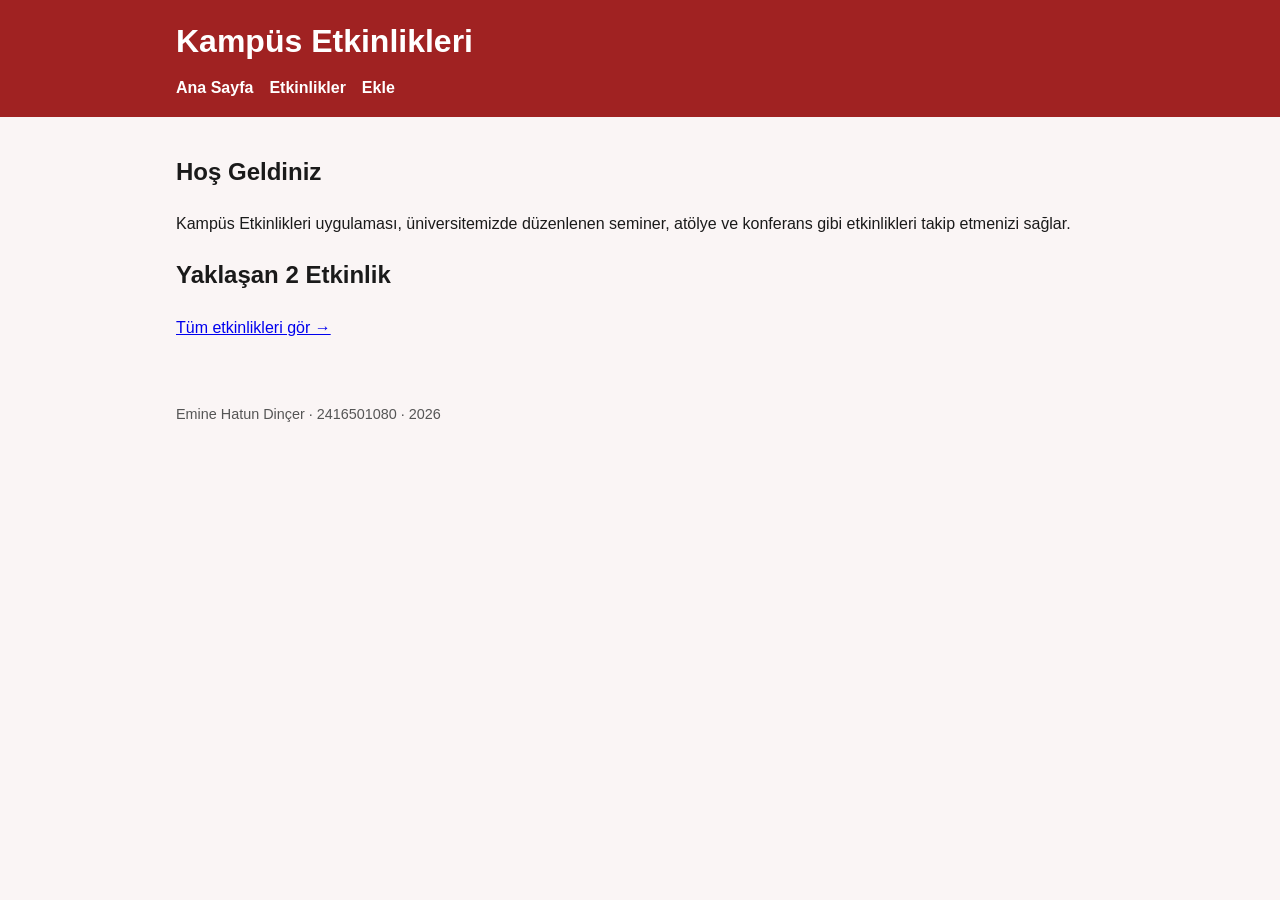
==== sprint3/index.html @ ea8a549a "feat: data.js eklendi, elle yazılmış kartlar kaldırıldı, menü güncellendi" ====
<!DOCTYPE html>
<html lang="tr">
<head>
    <meta charset="UTF-8">
    <meta name="viewport" content="width=device-width, initial-scale=1.0">
    <title>Kampüs Etkinlikleri</title>
    <link rel="stylesheet" href="css/2416501080.css">
    <script type="module" src="js/event-list.js"></script>
</head>
<body>

    <header>
        <h1>Kampüs Etkinlikleri</h1>
       <nav>
         <a href="index.html">Ana Sayfa</a>
         <a href="etkinlikler.html">Etkinlikler</a>
         <a href="etkinlik-ekle.html">Ekle</a>
        </nav>
    </header>

    <main>
        <section>
            <h2>Hoş Geldiniz</h2>
            <p>
                Kampüs Etkinlikleri uygulaması, üniversitemizde düzenlenen
                seminer, atölye ve konferans gibi etkinlikleri takip etmenizi sağlar.
            </p>
        </section>

       <h2>Yaklaşan 2 Etkinlik</h2>
      <section id="etkinlik-listesi" class="etkinlik-listesi" data-limit="2"></section>
        <p><a href="etkinlikler.html">Tüm etkinlikleri gör →</a></p>
    </main>

    <footer>
        <p>Emine Hatun Dinçer · 2416501080 · 2026</p>
    </footer>

</body>
</html>
---- sprint3/css/2416501080.css ----
:root {
  --no: 2416501080;
  --ton: mod(var(--no), 360);
  --renk-ana: hsl(var(--ton) 65% 38%);
  --renk-zemin: hsl(var(--ton) 30% 97%);
  --font: Arial, sans-serif;
  --bosluk-m: 1rem;
  --kose: 8px;
}

* { box-sizing: border-box; }

body {
  font-family: var(--font);
  background: var(--renk-zemin);
  color: #1a1a1a;
  margin: 0;
  line-height: 1.6;
}

/* Sadece ana içerik ortada, dar sütun */
main, footer {
  max-width: 960px;
  margin-inline: auto;
  padding-inline: var(--bosluk-m);
}

/* Tam genişlik kırmızı header bandı */
header {
  background: var(--renk-ana);
  color: #fff;
  padding-block: var(--bosluk-m);
}
/* Header içeriği ana sütunla aynı hizada dursun */
header h1,
header nav {
  max-width: 960px;
  margin-inline: auto;
  padding-inline: var(--bosluk-m);
}
header h1 { margin: 0 auto .5rem; color: #fff; }

nav {
  display: flex;
  flex-wrap: wrap;
  gap: var(--bosluk-m);
}
nav a { color: #fff; text-decoration: none; font-weight: bold; }
nav a:hover { text-decoration: underline; }

main { padding-block: var(--bosluk-m); }
footer { padding-block: var(--bosluk-m); color: #555; font-size: .9rem; }

/* Kart ızgarası: telefonda tek sütun, geniş ekranda çok sütun */
section:has(article) {
  display: grid;
  gap: var(--bosluk-m);
  grid-template-columns: repeat(auto-fit, minmax(240px, 1fr));
}
article {
  background: #fff;
  border: 1px solid #ddd;
  border-radius: var(--kose);
  padding: var(--bosluk-m);
}
article h3 { margin-top: 0; color: var(--renk-ana); }
article a { color: var(--renk-ana); font-weight: bold; text-decoration: none; }
article a:hover { text-decoration: underline; }

/* Ayın Programı tablosu (gerçek veri tablosu) */
table { width: 100%; border-collapse: collapse; margin-top: var(--bosluk-m); }
caption { font-weight: bold; margin-bottom: .5rem; text-align: left; }
th, td { border: 1px solid #ccc; padding: .5rem; text-align: left; }

/* Detay sayfası: afiş + künye */
figure { margin: 0; }
figure img { max-width: 100%; height: auto; border-radius: var(--kose); }
dl { display: grid; grid-template-columns: max-content 1fr; gap: .25rem var(--bosluk-m); }
dt { font-weight: bold; }
dd { margin: 0; }

/* Formlar */
form { display: grid; gap: var(--bosluk-m); max-width: 500px; }
label { display: block; font-weight: bold; margin-bottom: .25rem; }  /* label üstte */
input, select, textarea {
  width: 100%;
  padding: .5rem;
  border: 1px solid #aaa;
  border-radius: var(--kose);
  font-family: inherit;
  font-size: 1rem;
}
input:user:invalid,
select:user:invalid,
textarea:user:invalid { border-color: crimson; }   /* boş zorunlu alan kırmızı */
button {
  background: var(--renk-ana);
  color: #fff;
  border: none;
  padding: .75rem;
  border-radius: var(--kose);
  font-size: 1rem;
  cursor: pointer;
}
button:hover { filter: brightness(1.1); }
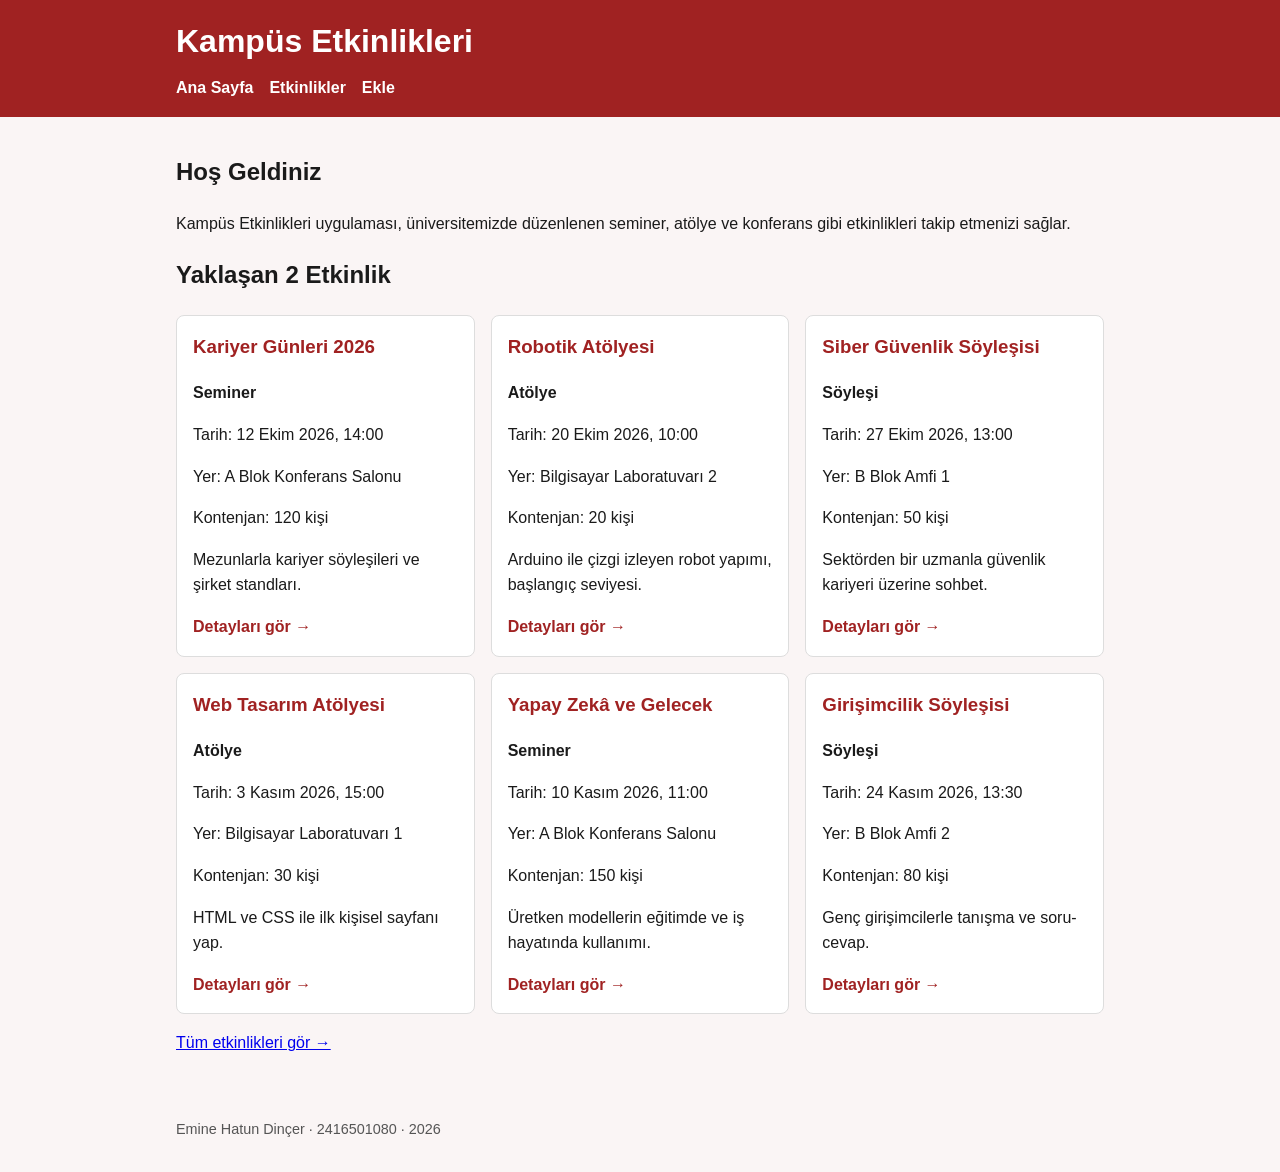
==== commit bb9bf0d7: "feat: kartlar data.js'ten JavaScript ile üretiliyor" ====
--- a/sprint3/index.html
+++ b/sprint3/index.html
@@ -6,6 +6,7 @@
     <title>Kampüs Etkinlikleri</title>
     <link rel="stylesheet" href="css/2416501080.css">
     <script type="module" src="js/event-list.js"></script>
+    
 </head>
 <body>
 
